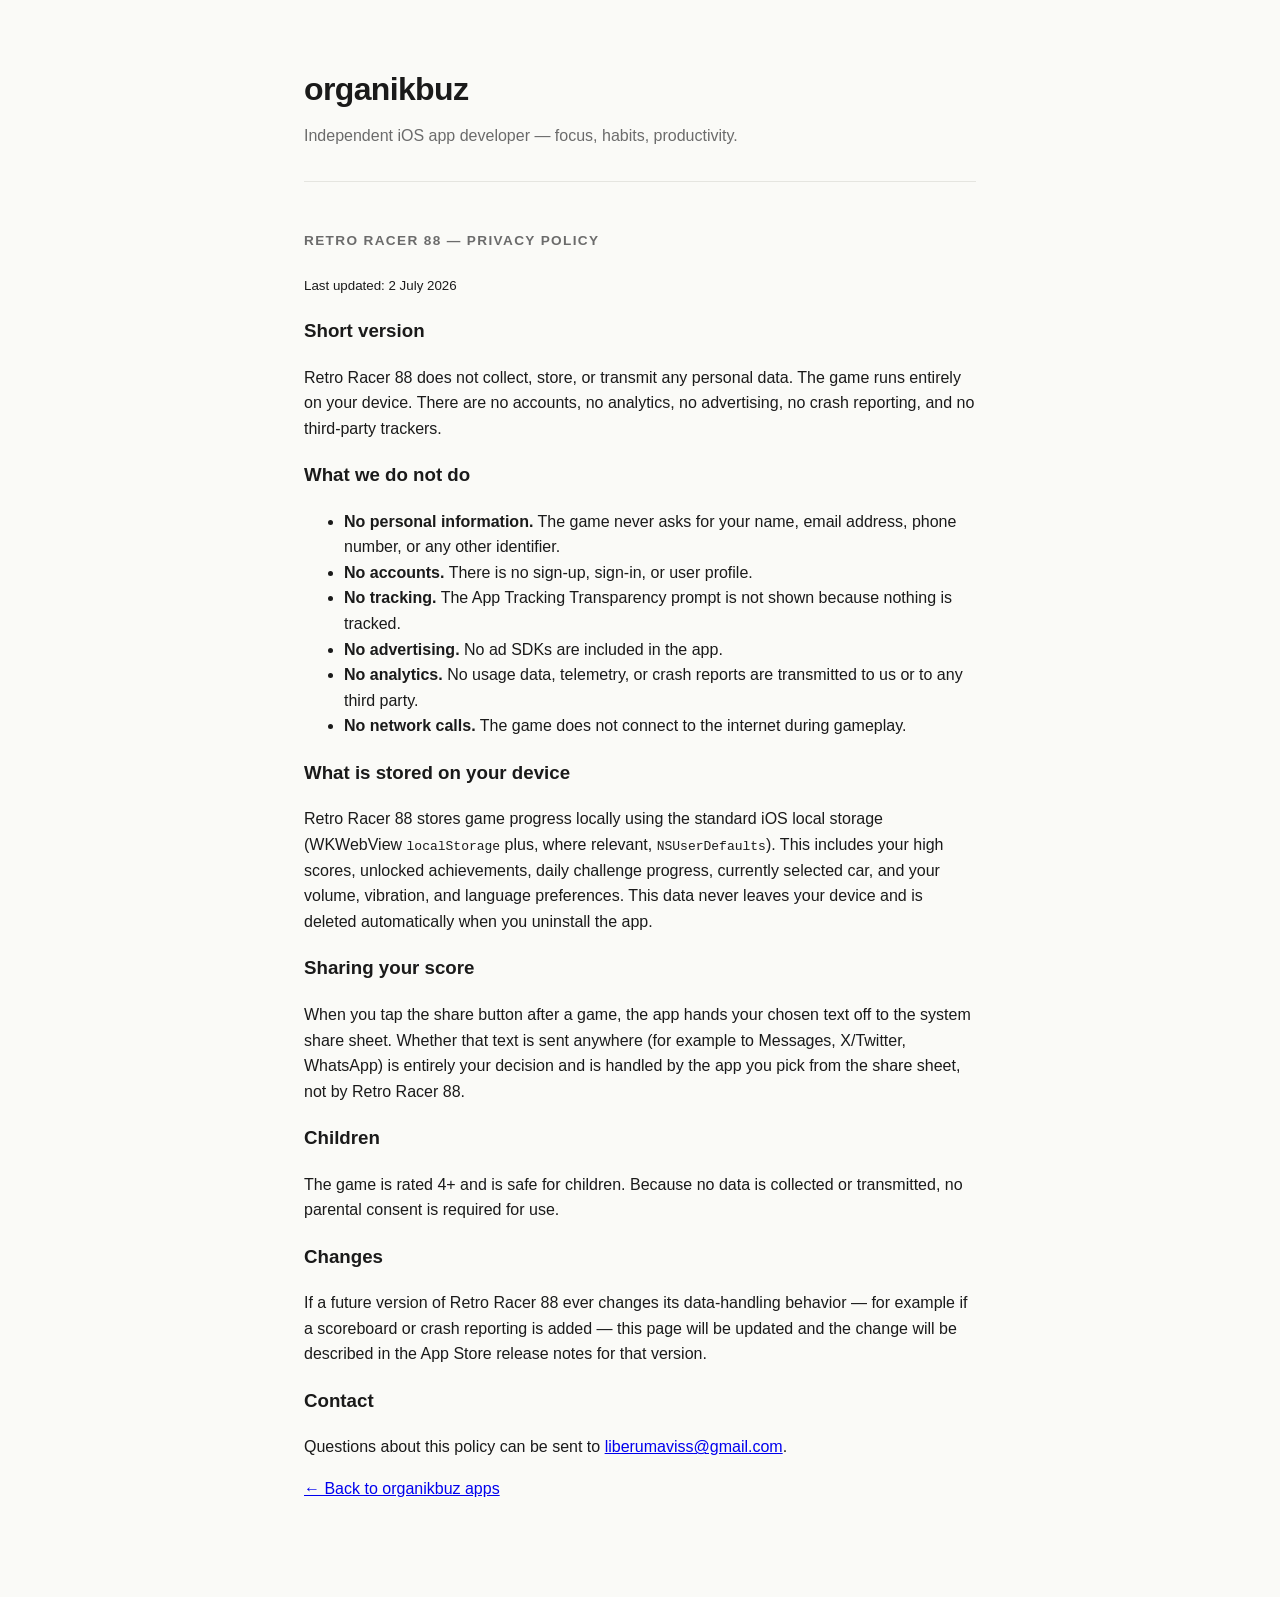
==== retro-racer-88-privacy.html @ 977a5cf6 "Add Retro Racer 88 privacy policy page Simple "no data collected" policy for App Store Connect. The " ====
<!DOCTYPE html>
<html lang="en">
<head>
<meta charset="UTF-8">
<meta name="viewport" content="width=device-width, initial-scale=1">
<title>Retro Racer 88 — Privacy Policy</title>
<meta name="description" content="Privacy policy for Retro Racer 88, a retro arcade racing game for iOS. No data collected, no tracking, fully offline.">
<link rel="stylesheet" href="/style.css">
</head>
<body>
<div class="container">

  <header>
    <h1><a href="/">organikbuz</a></h1>
    <p class="tagline">Independent iOS app developer — focus, habits, productivity.</p>
  </header>

  <section>
    <h2>Retro Racer 88 — Privacy Policy</h2>
    <p><small>Last updated: 2 July 2026</small></p>

    <h3>Short version</h3>
    <p>
      Retro Racer 88 does not collect, store, or transmit any personal data.
      The game runs entirely on your device. There are no accounts, no analytics,
      no advertising, no crash reporting, and no third-party trackers.
    </p>

    <h3>What we do not do</h3>
    <ul>
      <li><strong>No personal information.</strong> The game never asks for your name, email address, phone number, or any other identifier.</li>
      <li><strong>No accounts.</strong> There is no sign-up, sign-in, or user profile.</li>
      <li><strong>No tracking.</strong> The App Tracking Transparency prompt is not shown because nothing is tracked.</li>
      <li><strong>No advertising.</strong> No ad SDKs are included in the app.</li>
      <li><strong>No analytics.</strong> No usage data, telemetry, or crash reports are transmitted to us or to any third party.</li>
      <li><strong>No network calls.</strong> The game does not connect to the internet during gameplay.</li>
    </ul>

    <h3>What is stored on your device</h3>
    <p>
      Retro Racer 88 stores game progress locally using the standard iOS local
      storage (WKWebView <code>localStorage</code> plus, where relevant,
      <code>NSUserDefaults</code>). This includes your high scores, unlocked
      achievements, daily challenge progress, currently selected car, and your
      volume, vibration, and language preferences. This data never leaves your
      device and is deleted automatically when you uninstall the app.
    </p>

    <h3>Sharing your score</h3>
    <p>
      When you tap the share button after a game, the app hands your chosen
      text off to the system share sheet. Whether that text is sent anywhere
      (for example to Messages, X/Twitter, WhatsApp) is entirely your decision
      and is handled by the app you pick from the share sheet, not by
      Retro Racer 88.
    </p>

    <h3>Children</h3>
    <p>
      The game is rated 4+ and is safe for children. Because no data is collected
      or transmitted, no parental consent is required for use.
    </p>

    <h3>Changes</h3>
    <p>
      If a future version of Retro Racer 88 ever changes its data-handling
      behavior — for example if a scoreboard or crash reporting is added — this
      page will be updated and the change will be described in the App Store
      release notes for that version.
    </p>

    <h3>Contact</h3>
    <p>
      Questions about this policy can be sent to
      <a href="mailto:liberumaviss@gmail.com">liberumaviss@gmail.com</a>.
    </p>

    <p>
      <a href="/">← Back to organikbuz apps</a>
    </p>
  </section>

</div>
</body>
</html>
---- style.css ----
:root {
  --bg: #fafaf7;
  --surface: #ffffff;
  --text: #1a1a1a;
  --muted: #6b6b6b;
  --border: #e5e5e0;
  --accent: #0a6b3d;
}
* { box-sizing: border-box; }
html, body { margin: 0; padding: 0; }
body {
  font-family: -apple-system, BlinkMacSystemFont, "Segoe UI", "Helvetica Neue", sans-serif;
  background: var(--bg);
  color: var(--text);
  line-height: 1.6;
  -webkit-font-smoothing: antialiased;
}
.container {
  max-width: 720px;
  margin: 0 auto;
  padding: 4rem 1.5rem 3rem;
}
header {
  border-bottom: 1px solid var(--border);
  padding-bottom: 2rem;
  margin-bottom: 3rem;
}
header a {
  color: inherit;
  text-decoration: none;
}
h1 {
  font-size: 2rem;
  margin: 0 0 0.5rem 0;
  letter-spacing: -0.02em;
}
.tagline {
  color: var(--muted);
  margin: 0;
}
h2 {
  font-size: 0.85rem;
  text-transform: uppercase;
  letter-spacing: 0.1em;
  color: var(--muted);
  margin: 0 0 1.25rem 0;
  font-weight: 600;
}
section { margin-bottom: 3rem; }
.app {
  background: var(--surface);
  border: 1px solid var(--border);
  border-radius: 12px;
  padding: 1.25rem 1.5rem;
  margin-bottom: 0.75rem;
  display: flex;
  justify-content: space-between;
  align-items: center;
  gap: 1rem;
  flex-wrap: wrap;
}
.app-info { flex: 1; min-width: 220px; }
.app-name {
  font-weight: 600;
  font-size: 1.05rem;
  margin: 0 0 0.2rem 0;
}
.app-desc {
  color: var(--muted);
  margin: 0;
  font-size: 0.92rem;
}
.badge {
  display: inline-block;
  padding: 0.45rem 0.95rem;
  border-radius: 999px;
  font-size: 0.85rem;
  font-weight: 500;
  text-decoration: none;
  white-space: nowrap;
  transition: opacity 0.15s ease;
}
.badge-live {
  background: var(--accent);
  color: white;
}
.badge-live:hover { opacity: 0.85; }
.badge-soon {
  background: #f0efe9;
  color: var(--muted);
}
.contact p { margin: 0; }
.contact a {
  color: var(--accent);
  text-decoration: none;
}
.contact a:hover { text-decoration: underline; }
footer {
  margin-top: 3rem;
  padding-top: 1.5rem;
  border-top: 1px solid var(--border);
  color: var(--muted);
  font-size: 0.85rem;
  display: flex;
  justify-content: space-between;
  flex-wrap: wrap;
  gap: 1rem;
}
footer a {
  color: var(--muted);
  text-decoration: none;
}
footer a:hover { color: var(--text); }

/* Blog list */
.post-list {
  list-style: none;
  padding: 0;
  margin: 0;
}
.post-list li {
  border-bottom: 1px solid var(--border);
  padding: 1.25rem 0;
}
.post-list li:last-child { border-bottom: none; }
.post-list a {
  color: var(--text);
  text-decoration: none;
  display: block;
}
.post-list a:hover .post-title { color: var(--accent); }
.post-title {
  font-weight: 600;
  font-size: 1.05rem;
  margin: 0 0 0.3rem 0;
  transition: color 0.15s ease;
}
.post-meta {
  color: var(--muted);
  font-size: 0.85rem;
  margin: 0 0 0.5rem 0;
}
.post-excerpt {
  color: var(--muted);
  margin: 0;
  font-size: 0.95rem;
}

/* Article (single post) */
.article {
  font-size: 1.05rem;
}
.article h1 {
  font-size: 1.85rem;
  margin: 0 0 1rem 0;
  letter-spacing: -0.02em;
  line-height: 1.2;
}
.article .post-meta {
  margin-bottom: 2.5rem;
}
.article h3 {
  font-size: 1.25rem;
  margin: 2.5rem 0 0.75rem 0;
  letter-spacing: -0.01em;
}
.article p {
  margin: 0 0 1.25rem 0;
}
.article ul, .article ol {
  margin: 0 0 1.5rem 0;
  padding-left: 1.5rem;
}
.article li { margin-bottom: 0.5rem; }
.article a {
  color: var(--accent);
}
.article blockquote {
  margin: 1.75rem 0;
  padding: 1rem 1.5rem;
  background: var(--surface);
  border-left: 3px solid var(--accent);
  border-radius: 6px;
  color: var(--muted);
  font-style: italic;
}
.cta-box {
  background: var(--surface);
  border: 1px solid var(--border);
  border-radius: 12px;
  padding: 1.5rem;
  margin: 2rem 0;
  text-align: center;
}
.cta-box p {
  margin: 0 0 1rem 0;
  color: var(--muted);
}
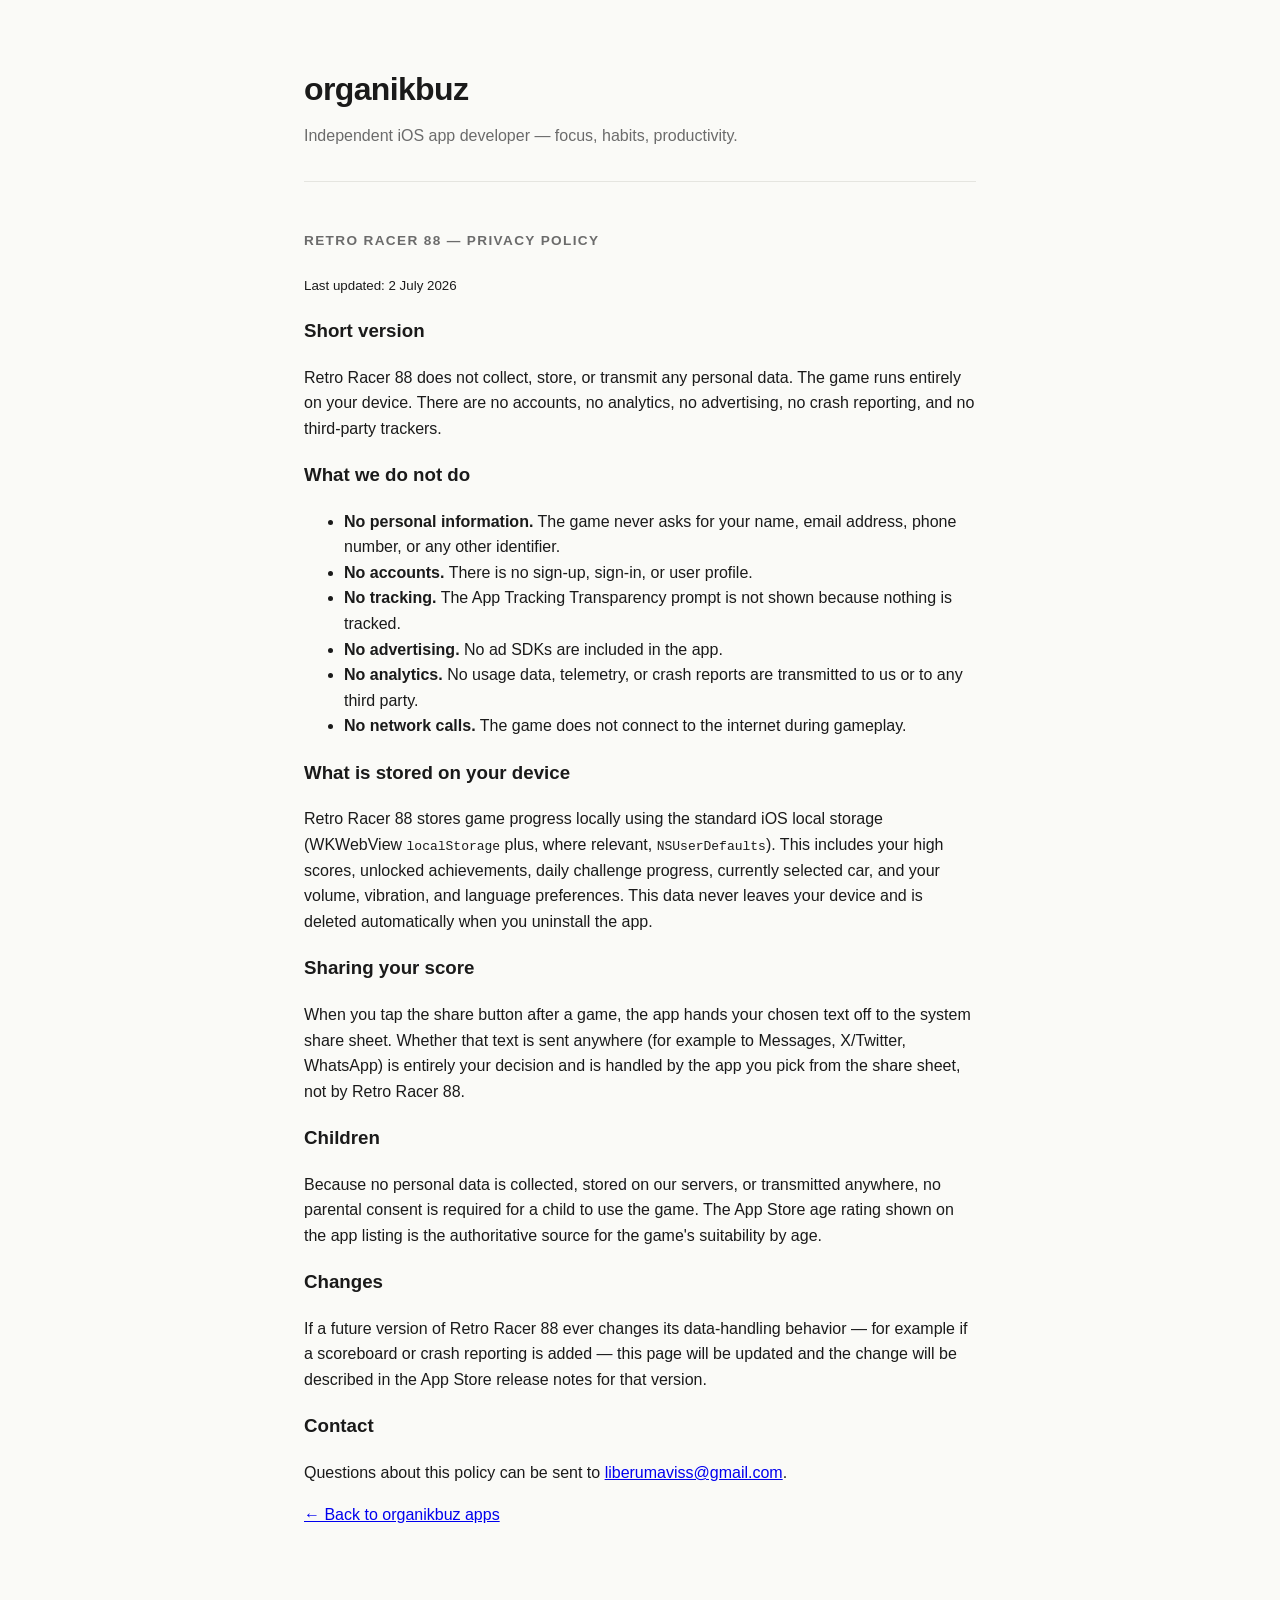
==== commit 3bf7eeb5: "Remove hardcoded 4+ rating claim from Retro Racer 88 privacy policy The rating is decided by App Sto" ====
--- a/retro-racer-88-privacy.html
+++ b/retro-racer-88-privacy.html
@@ -57,8 +57,10 @@
 
     <h3>Children</h3>
     <p>
-      The game is rated 4+ and is safe for children. Because no data is collected
-      or transmitted, no parental consent is required for use.
+      Because no personal data is collected, stored on our servers, or
+      transmitted anywhere, no parental consent is required for a child to use
+      the game. The App Store age rating shown on the app listing is the
+      authoritative source for the game's suitability by age.
     </p>
 
     <h3>Changes</h3>
